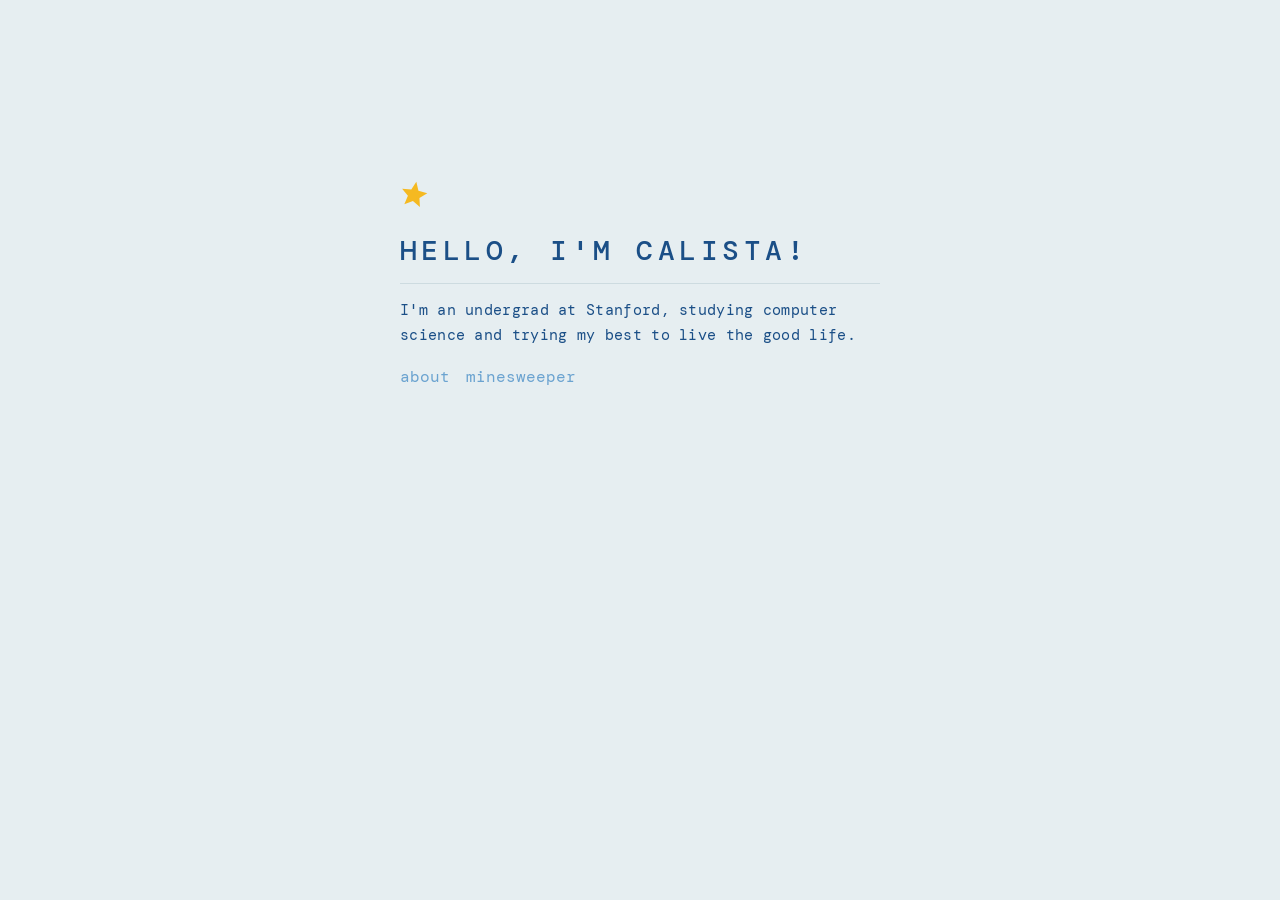
==== index.html @ 303b91c9 "made website more phone-friendly" ====
<!DOCTYPE html>
<html lang="en">

<head>
  <meta charset="UTF-8">
  <meta name="viewport" content="width=device-width, initial-scale=1">
  <title>Calista Woo</title>
  <link rel="icon"
    href="data:image/svg+xml,<svg xmlns='http://www.w3.org/2000/svg' viewBox='0 0 100 100'><path d='M58.33,2.73 L65.82,34.72 L97.53,43.32 L69.42,60.33 L71.04,93.14 L46.18,71.67 L15.47,83.35 L28.21,53.06 L7.62,27.46 L40.36,30.23 Z' fill='%233A7EBF'/></svg>">
  <link
    href="https://fonts.googleapis.com/css2?family=DM+Mono:ital,wght@0,300;0,400;0,500;1,300;1,400;1,500&display=swap"
    rel="stylesheet">
  <link href="https://fonts.googleapis.com/css2?family=DM+Sans:opsz,wght@9..40,400;9..40,500;9..40,700&display=swap"
    rel="stylesheet">
  <link rel="stylesheet" href="style.css">
</head>

<body class="landing-page">
  <main class="container landing-container">
    <svg class="star" viewBox="0 0 100 100" xmlns="http://www.w3.org/2000/svg">
      <path
        d="M58.33,2.73 L65.82,34.72 L97.53,43.32 L69.42,60.33 L71.04,93.14 L46.18,71.67 L15.47,83.35 L28.21,53.06 L7.62,27.46 L40.36,30.23 Z" />
    </svg>
    <h1>HELLO, I'M CALISTA!</h1>
    <div class="landing-copy">
      <p>I'm an undergrad at Stanford, studying computer science and trying my best to live the good life.</p>
    </div>
    <nav class="landing-nav" aria-label="site links">
      <a href="about.html">about</a>
      <a href="minesweeper.html">minesweeper</a>
    </nav>
  </main>
</body>

</html>
---- style.css ----
/* calista's site — base palette */

:root {
  --color-bg: #E6EEF1;
  --color-heading: #1B4F87;
  --color-muted: #4E7183;
  --color-link: #6BA3D0;
  --color-border: #CDDBE0;
  --color-card: #FFFFFF;
  --color-gold: #F5B921;
  --color-gold-hover: #FFC93C;
  --color-accent: #3A7EBF;

  --mine-backdrop: #1B4F87;
  --mine-tile: #378ADD;
  --mine-tile-hover: #5B9BD5;
  --mine-revealed: #DCEBF7;
  --mine-number: #1B4F87;
}

* {
  margin: 0;
  padding: 0;
  box-sizing: border-box;
}

body {
  min-height: 100vh;
  background: var(--color-bg);
  color: var(--color-heading);
  font-family: 'DM Mono', monospace;
  display: flex;
  justify-content: center;
  align-items: center;
}

.container {
  text-align: center;
  padding: 2rem;
}

h1 {
  font-size: 2.4rem;
  font-weight: 400;
  letter-spacing: 0.04em;
  margin-bottom: 0.8rem;
  color: var(--color-heading);
}

p {
  font-size: 1rem;
  color: var(--color-muted);
  letter-spacing: 0.02em;
  line-height: 1.6;
}

a {
  color: var(--color-link);
  text-decoration: none;
}

a:hover {
  text-decoration: underline;
}

nav {
  margin-top: 1.6rem;
  display: flex;
  flex-wrap: wrap;
  gap: 1.2rem;
  justify-content: center;
}

.card {
  background: var(--color-card);
  border: 1px solid var(--color-border);
  border-radius: 12px;
  padding: 1.5rem 2rem;
  margin-top: 1rem;
}

.star {
  width: 28px;
  height: 28px;
  margin-bottom: 0.2rem;
}

.star path {
  fill: var(--color-gold);
}

body.landing-page,
body.about-page,
body.game-page {
  display: block;
  padding: 1.2rem 1rem 1.5rem;
  align-items: flex-start;
}

body.landing-page .container {
  width: min(100%, 480px);
  margin: 0 auto;
  padding: 0;
  text-align: left;
  display: flex;
  flex-direction: column;
  justify-content: flex-start;
  min-height: auto;
  padding-top: 18vh;
}

body.about-page .container {
  width: min(100%, 480px);
  margin: 0 auto;
  padding: 0;
  text-align: left;
  display: flex;
  flex-direction: column;
  justify-content: center;
  padding-top: 3.5rem;
}

body.game-page .container {
  width: min(100%, 480px);
  margin: 0 auto;
  padding: 0;
  text-align: left;
  display: flex;
  flex-direction: column;
  justify-content: flex-start;
  min-height: auto;
  padding-top: 3.5rem;
}

body.landing-page h1,
body.game-page h1 {
  font-family: 'DM Mono', monospace;
  font-size: clamp(1.45rem, 2.4vw, 1.75rem);
  font-weight: 500;
  letter-spacing: 0.16em;
  text-transform: uppercase;
  color: var(--color-heading);
  margin-top: 1.25rem;
  margin-bottom: 0.5rem;
}

.game-blurb {
  font-size: 0.85rem;
  color: var(--color-muted);
  letter-spacing: 0.02em;
  margin-top: 0.4rem;
  margin-bottom: 1.2rem;
}

.replay-btn {
  background: none;
  border: 1px solid var(--color-accent);
  color: var(--color-accent);
  font-family: 'DM Mono', monospace;
  font-style: italic;
  font-size: 0.85rem;
  letter-spacing: 0.03em;
  padding: 0.5rem 1rem;
  border-radius: 8px;
  cursor: pointer;
  align-self: flex-start;
  margin-top: 1.2rem;
  max-width: 100%;
  text-align: center;
  transition: background 0.15s ease, color 0.15s ease;
}

.replay-btn:hover {
  background: var(--color-accent);
  color: #FFFFFF;
}

.landing-copy {
  border-top: 0.5px solid var(--color-border);
  padding-top: 0.9rem;
  margin-top: 0.35rem;
}

.landing-copy p {
  font-size: 0.95rem;
  color: var(--color-heading);
}

body.landing-page nav,
body.game-page nav {
  margin-top: 1.2rem;
  justify-content: flex-start;
  gap: 1rem;
}

.about-header {
  margin-top: 1.4rem;
  margin-bottom: 1.8rem;
}

.about-header h1 {
  font-family: 'DM Mono', monospace;
  font-size: clamp(1.65rem, 2.6vw, 1.9rem);
  font-weight: 500;
  letter-spacing: 0.16em;
  text-transform: uppercase;
  color: var(--color-heading);
  margin-bottom: 0.6rem;
}

.about-subtitle {
  font-size: 0.75rem;
  letter-spacing: 0.02em;
  color: var(--color-muted);
  line-height: 1.6;
}

.subtitle-star {
  display: inline-block;
  color: var(--color-gold);
  margin-right: 0.25rem;
  transform: translateY(-1px);
}

.about-card {
  background: transparent;
  border: 0;
  border-radius: 0;
  padding: 0;
  margin-top: 0;
}

.about-section+.about-section {
  border-top: 0.5px solid var(--color-border);
  margin-top: 1.9rem;
  padding-top: 1.9rem;
}

.about-heading {
  display: flex;
  align-items: center;
  gap: 0.5rem;
  margin-bottom: 0.65rem;
}

.about-stars {
  display: inline-flex;
  align-items: center;
  gap: 0.15rem;
  line-height: 1;
}

.about-star {
  display: inline-block;
  color: var(--color-gold);
  font-size: var(--star-size, 14px);
  transform: rotate(var(--star-rotate, 0deg)) translateY(var(--star-offset, 0px));
  line-height: 1;
  transition: color 0.25s ease;
}

.about-star.star-a {
  --star-size: 12px;
  --star-rotate: -7deg;
  --star-offset: -2px;
}

.about-star.star-b {
  --star-size: 13px;
  --star-rotate: 6deg;
  --star-offset: 1px;
}

.about-star.star-c {
  --star-size: 15px;
  --star-rotate: -4deg;
  --star-offset: -1px;
}

.about-star.star-d {
  --star-size: 14px;
  --star-rotate: 5deg;
  --star-offset: 1px;
}

.about-star.star-e {
  --star-size: 13px;
  --star-rotate: -3deg;
  --star-offset: -1px;
}

.about-heading h2 {
  font-family: 'DM Mono', monospace;
  font-size: 0.7rem;
  font-weight: 500;
  letter-spacing: 0.14em;
  text-transform: uppercase;
  color: var(--color-muted);
  margin: 0;
}

.about-body {
  font-size: 1.0625rem;
  line-height: 1.6;
  color: var(--color-heading);
  letter-spacing: 0.01em;
}

body.about-page nav {
  margin-top: 1.4rem;
  justify-content: flex-start;
  gap: 1rem;
}

@media (hover: hover) and (pointer: fine) {
  .about-section:hover .about-star {
    color: var(--color-gold-hover);
  }
}

/* minesweeper intro overlay — piplup blue */

#intro-overlay {
  position: fixed;
  inset: 0;
  z-index: 100;
  background: var(--mine-backdrop);
  display: flex;
  flex-direction: column;
  align-items: center;
  justify-content: center;
  gap: 1.2rem;
  padding: 1rem;
  overflow-y: auto;
  transition: opacity 0.7s ease;
  opacity: 1;
}

#intro-overlay.dissolve {
  opacity: 0;
  pointer-events: none;
}

#intro-overlay.hidden {
  display: none;
}

.intro-title {
  color: #FAFAFA;
  font-size: 1.3rem;
  letter-spacing: 0.04em;
  text-align: center;
}

.intro-blurb {
  color: #FBFAF6;
  font-size: 0.8rem;
  letter-spacing: 0.02em;
  text-align: center;
  max-width: 350px;
}

.intro-message {
  min-height: 1.4rem;
  color: var(--color-gold);
  font-size: 1rem;
  letter-spacing: 0.04em;
  text-align: center;
}

.board {
  --board-size: 8;
  --tile-size: min(40px, calc((100vw - 2rem - 28px) / var(--board-size)));
  display: grid;
  grid-template-columns: repeat(var(--board-size), var(--tile-size));
  grid-template-rows: repeat(var(--board-size), var(--tile-size));
  gap: 4px;
}

.tile {
  width: var(--tile-size);
  height: var(--tile-size);
  border: none;
  border-radius: 8px;
  background: var(--mine-tile);
  font-family: 'DM Mono', monospace;
  font-size: 1rem;
  font-weight: 500;
  color: var(--mine-number);
  display: flex;
  align-items: center;
  justify-content: center;
  cursor: pointer;
  transition: background 0.15s ease;
  padding: 0;
}

.tile:hover:not(.revealed) {
  background: var(--mine-tile-hover);
}

.tile.revealed {
  background: var(--mine-revealed);
  cursor: default;
}

body.game-page .tile.revealed:not(.star) {
  background: #FBFAF6;
  border: 1px solid var(--color-border);
}

.tile.star svg {
  width: 20px;
  height: 20px;
}

.tile.star svg path {
  fill: var(--color-gold);
}

.tile.flagged,
.tile.flagged:hover {
  background: var(--color-gold);
  animation: flag-pop 0.25s ease;
}

@keyframes flag-pop {
  0% {
    transform: scale(1);
  }

  50% {
    transform: scale(1.15);
  }

  100% {
    transform: scale(1);
  }
}

.tile.vanish {
  opacity: 0;
  transform: scale(0.2);
  pointer-events: none;
}

.tile.loss-fade {
  transition: background-color 0.35s ease, color 0.35s ease, opacity 0.35s ease, transform 0.35s ease;
}

.tile.loss-white {
  background-color: #FBFAF6;
  color: #FBFAF6;
}

.tile.loss-white svg path {
  fill: #FBFAF6;
}

.skip-btn {
  background: none;
  border: 1px solid var(--mine-tile-hover);
  color: #DCEBF7;
  font-family: 'DM Mono', monospace;
  font-style: italic;
  font-size: 0.85rem;
  letter-spacing: 0.03em;
  padding: 0.5rem 1rem;
  border-radius: 8px;
  cursor: pointer;
  transition: background 0.15s ease;
}

.skip-btn:hover {
  background: var(--mine-tile-hover);
}

@media (max-width: 480px) {
  body {
    align-items: flex-start;
  }

  .container {
    width: 100%;
    padding: 1.5rem 1.25rem;
  }

  h1 {
    font-size: 2rem;
  }

  body.about-page {
    padding: 0.75rem 1.5rem 1.25rem;
  }

  body.landing-page,
  body.game-page {
    padding: 0.75rem 2rem 1.25rem;
  }

  body.landing-page .container,
  body.about-page .container,
  body.game-page .container {
    width: 100%;
  }

  body.landing-page .container {
    padding-top: 12vh;
    text-align: center;
  }

  body.landing-page nav {
    justify-content: center;
  }

  body.about-page .container,
  body.game-page .container {
    padding-top: 2rem;
  }

  body.landing-page h1,
  body.game-page h1,
  .about-header h1 {
    font-size: 1.35rem;
    letter-spacing: 0.1em;
  }

  .game-blurb {
    font-size: 0.78rem;
  }

  .about-header {
    margin-bottom: 1.4rem;
  }

  .about-body {
    font-size: 0.95rem;
  }

  #intro-overlay {
    gap: 0.85rem;
  }

  .intro-title {
    font-size: 1.05rem;
  }

  .intro-blurb {
    max-width: 100%;
    font-size: 0.72rem;
  }
}
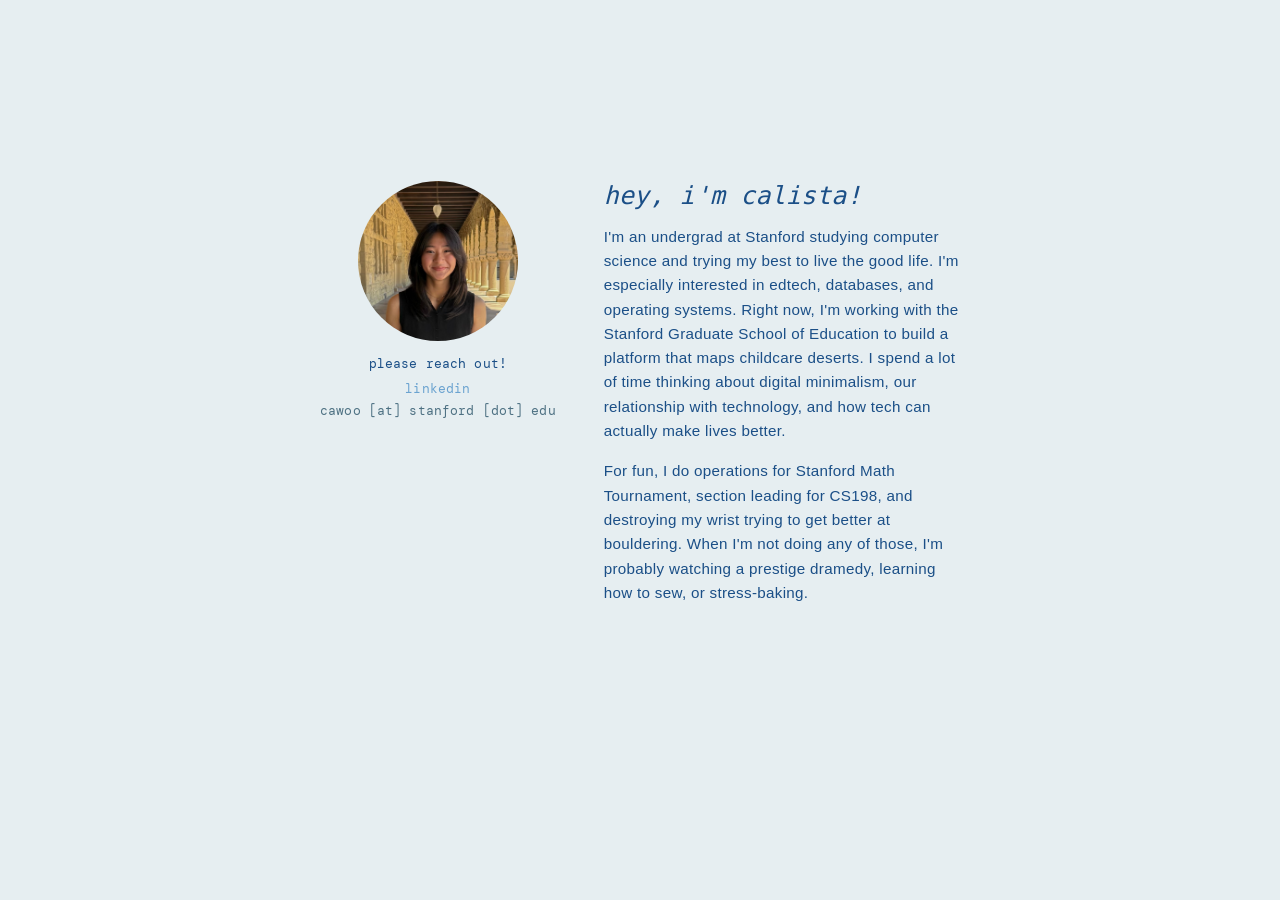
==== commit a3800d19: "make landing page more minimal" ====
--- a/index.html
+++ b/index.html
@@ -4,7 +4,7 @@
 <head>
   <meta charset="UTF-8">
   <meta name="viewport" content="width=device-width, initial-scale=1">
-  <title>Calista Woo</title>
+  <title>calista woo</title>
   <link rel="icon"
     href="data:image/svg+xml,<svg xmlns='http://www.w3.org/2000/svg' viewBox='0 0 100 100'><path d='M58.33,2.73 L65.82,34.72 L97.53,43.32 L69.42,60.33 L71.04,93.14 L46.18,71.67 L15.47,83.35 L28.21,53.06 L7.62,27.46 L40.36,30.23 Z' fill='%233A7EBF'/></svg>">
   <link
@@ -17,18 +17,29 @@
 
 <body class="landing-page">
   <main class="container landing-container">
-    <svg class="star" viewBox="0 0 100 100" xmlns="http://www.w3.org/2000/svg">
-      <path
-        d="M58.33,2.73 L65.82,34.72 L97.53,43.32 L69.42,60.33 L71.04,93.14 L46.18,71.67 L15.47,83.35 L28.21,53.06 L7.62,27.46 L40.36,30.23 Z" />
-    </svg>
-    <h1>HELLO, I'M CALISTA!</h1>
-    <div class="landing-copy">
-      <p>I'm an undergrad at Stanford, studying computer science and trying my best to live the good life.</p>
+    <div class="landing-content">
+      <div class="landing-photo-wrap">
+        <img class="landing-photo" src="headshot.jpeg" alt="Calista Woo standing in a Stanford arcade">
+        <div class="landing-links">
+          <span class="landing-links-cta">please reach out!</span>
+          <a href="https://www.linkedin.com/in/calistawoo/" target="_blank" rel="noopener">linkedin</a>
+          <span>cawoo [at] stanford [dot] edu</span>
+        </div>
+      </div>
+      <div class="landing-text">
+        <h1>hey, i'm calista!</h1>
+        <div class="landing-copy">
+          <p>I'm an undergrad at Stanford studying computer science and trying my best to live the good life. I'm
+            especially interested in edtech, databases, and operating systems. Right now, I'm working with the
+            Stanford Graduate School of Education to build a platform that maps childcare deserts. I spend a lot of
+            time thinking about digital minimalism, our relationship with technology, and how tech can actually make
+            lives better.</p>
+          <p>For fun, I do operations for Stanford Math Tournament, section leading for CS198, and destroying my
+            wrist trying to get better at bouldering. When I'm not doing any of those, I'm probably watching a
+            prestige dramedy, learning how to sew, or stress-baking.</p>
+        </div>
+      </div>
     </div>
-    <nav class="landing-nav" aria-label="site links">
-      <a href="about.html">about</a>
-      <a href="minesweeper.html">minesweeper</a>
-    </nav>
   </main>
 </body>
 
--- a/style.css
+++ b/style.css
@@ -98,7 +98,7 @@
 }
 
 body.landing-page .container {
-  width: min(100%, 480px);
+  width: min(100%, 640px);
   margin: 0 auto;
   padding: 0;
   text-align: left;
@@ -107,6 +107,54 @@
   justify-content: flex-start;
   min-height: auto;
   padding-top: 18vh;
+}
+
+.landing-content {
+  display: flex;
+  align-items: flex-start;
+  gap: 3rem;
+}
+
+.landing-text {
+  flex: 0 1 360px;
+  min-width: 0;
+}
+
+.landing-photo-wrap {
+  display: flex;
+  flex-direction: column;
+  align-items: center;
+  flex-shrink: 0;
+}
+
+.landing-photo {
+  width: 160px;
+  height: 160px;
+  object-fit: cover;
+  border-radius: 50%;
+  flex-shrink: 0;
+}
+
+.landing-links {
+  display: flex;
+  flex-direction: column;
+  align-items: center;
+  gap: 0.35rem;
+  margin-top: 0.85rem;
+  font-family: 'DM Mono', monospace;
+  font-size: 0.8rem;
+  color: var(--color-muted);
+  letter-spacing: 0.01em;
+  text-align: center;
+}
+
+.landing-links a {
+  color: var(--color-link);
+}
+
+.landing-links-cta {
+  color: var(--color-heading);
+  margin-bottom: 0.15rem;
 }
 
 body.about-page .container {
@@ -132,7 +180,6 @@
   padding-top: 3.5rem;
 }
 
-body.landing-page h1,
 body.game-page h1 {
   font-family: 'DM Mono', monospace;
   font-size: clamp(1.45rem, 2.4vw, 1.75rem);
@@ -142,6 +189,17 @@
   color: var(--color-heading);
   margin-top: 1.25rem;
   margin-bottom: 0.5rem;
+}
+
+body.landing-page h1 {
+  font-family: 'DM Mono', monospace;
+  font-style: italic;
+  font-size: clamp(1.3rem, 2.2vw, 1.55rem);
+  font-weight: 500;
+  letter-spacing: 0.01em;
+  color: var(--color-heading);
+  margin-top: 0;
+  margin-bottom: 0.9rem;
 }
 
 .game-blurb {
@@ -175,15 +233,14 @@
   color: #FFFFFF;
 }
 
-.landing-copy {
-  border-top: 0.5px solid var(--color-border);
-  padding-top: 0.9rem;
-  margin-top: 0.35rem;
-}
-
 .landing-copy p {
+  font-family: 'DM Sans', sans-serif;
   font-size: 0.95rem;
   color: var(--color-heading);
+}
+
+.landing-copy p+p {
+  margin-top: 1rem;
 }
 
 body.landing-page nav,
@@ -509,8 +566,24 @@
     text-align: center;
   }
 
+  .landing-content {
+    flex-direction: column;
+    align-items: center;
+    gap: 2rem;
+  }
+
+  .landing-text {
+    text-align: center;
+  }
+
+  .landing-photo {
+    width: 130px;
+    height: 130px;
+  }
+
   body.landing-page nav {
     justify-content: center;
+    font-size: 0.85rem;
   }
 
   body.about-page .container,
@@ -518,13 +591,21 @@
     padding-top: 2rem;
   }
 
-  body.landing-page h1,
+  body.landing-page h1 {
+    font-size: 1.2rem;
+    letter-spacing: 0.01em;
+  }
+
   body.game-page h1,
   .about-header h1 {
     font-size: 1.35rem;
     letter-spacing: 0.1em;
   }
 
+  .landing-copy p {
+    font-size: 0.85rem;
+  }
+
   .game-blurb {
     font-size: 0.78rem;
   }
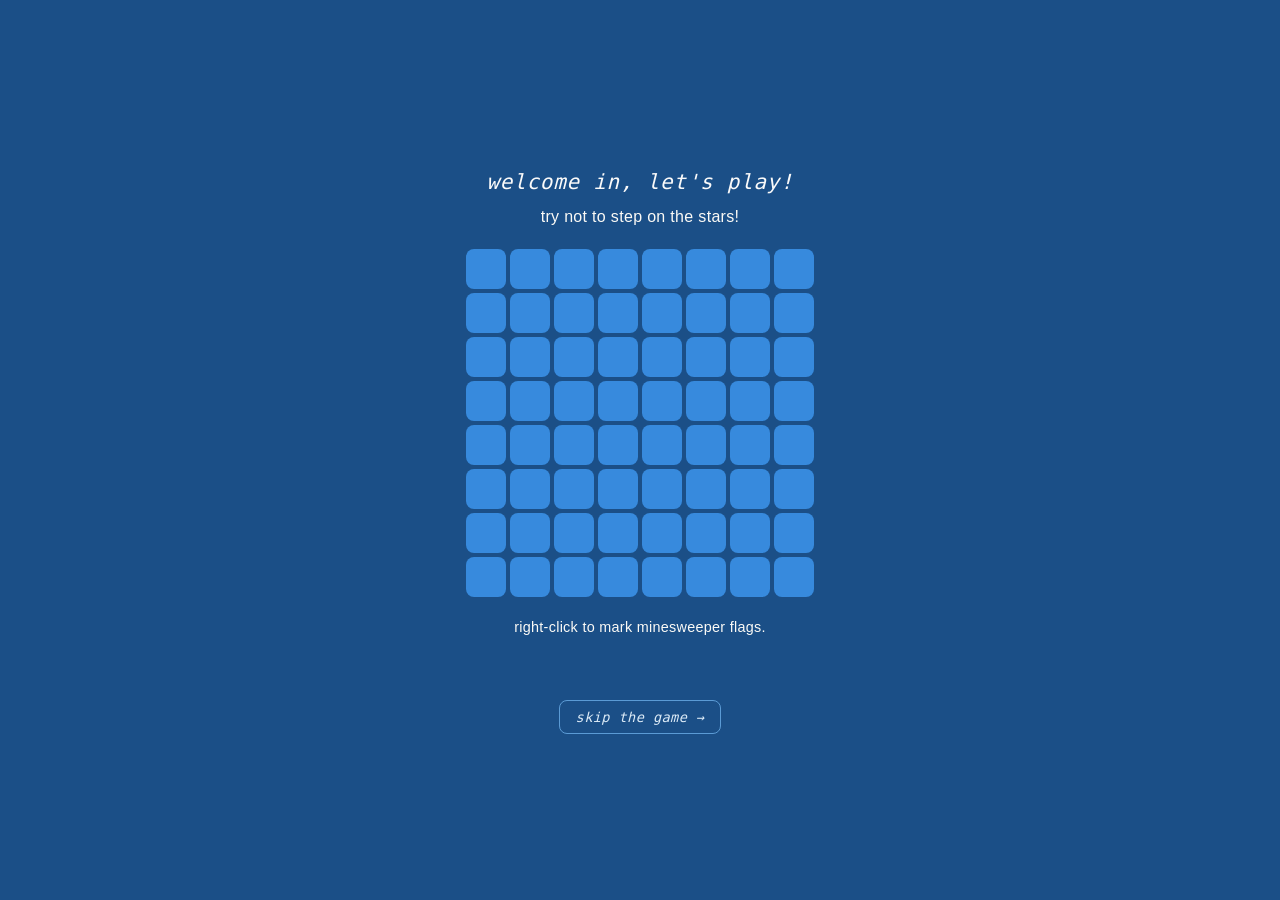
==== commit 200c4865: "added back minesweeper game to intro" ====
--- a/index.html
+++ b/index.html
@@ -16,6 +16,15 @@
 </head>
 
 <body class="landing-page">
+  <div id="intro-overlay">
+    <p class="intro-title">welcome in, let's play!</p>
+    <p class="intro-subtitle">try not to step on the stars!</p>
+    <div class="board" id="board"></div>
+    <p class="intro-blurb">right-click to mark minesweeper flags.</p>
+    <p class="intro-message" id="intro-message"></p>
+    <button class="skip-btn" id="skip-btn">skip the game →</button>
+  </div>
+
   <main class="container landing-container">
     <div class="landing-content">
       <div class="landing-photo-wrap">
@@ -27,7 +36,7 @@
         </div>
       </div>
       <div class="landing-text">
-        <h1>hey, i'm calista!</h1>
+        <h1>hey, i'm calista!<span class="heading-star" aria-hidden="true">✦</span></h1>
         <div class="landing-copy">
           <p>I'm an undergrad at Stanford studying computer science and trying my best to live the good life. I'm
             especially interested in edtech, databases, and operating systems. Right now, I'm working with the
@@ -41,6 +50,9 @@
       </div>
     </div>
   </main>
+
+  <script src="minesweeper.js"></script>
+  <script src="intro.js"></script>
 </body>
 
 </html>
--- a/style.css
+++ b/style.css
@@ -200,6 +200,14 @@
   color: var(--color-heading);
   margin-top: 0;
   margin-bottom: 0.9rem;
+}
+
+.heading-star {
+  display: inline-block;
+  color: var(--color-gold);
+  font-size: 0.5em;
+  margin-left: 0.3em;
+  transform: translateY(-0.6em);
 }
 
 .game-blurb {
@@ -404,14 +412,26 @@
 
 .intro-title {
   color: #FAFAFA;
+  font-style: italic;
   font-size: 1.3rem;
   letter-spacing: 0.04em;
   text-align: center;
 }
 
+.intro-subtitle {
+  margin-top: -0.9rem;
+  font-family: 'DM Sans', sans-serif;
+  color: #FBFAF6;
+  font-size: 1rem;
+  letter-spacing: 0.02em;
+  text-align: center;
+  max-width: 350px;
+}
+
 .intro-blurb {
   color: #FBFAF6;
-  font-size: 0.8rem;
+  font-family: 'DM Sans', sans-serif;
+  font-size: 0.9rem;
   letter-spacing: 0.02em;
   text-align: center;
   max-width: 350px;
@@ -550,9 +570,12 @@
     padding: 0.75rem 1.5rem 1.25rem;
   }
 
-  body.landing-page,
   body.game-page {
     padding: 0.75rem 2rem 1.25rem;
+  }
+
+  body.landing-page {
+    padding: 0.75rem 2.25rem 1.25rem;
   }
 
   body.landing-page .container,
@@ -626,8 +649,13 @@
     font-size: 1.05rem;
   }
 
+  .intro-subtitle {
+    margin-top: -0.6rem;
+  }
+
+  .intro-subtitle,
   .intro-blurb {
     max-width: 100%;
-    font-size: 0.72rem;
+    font-size: 0.8rem;
   }
 }
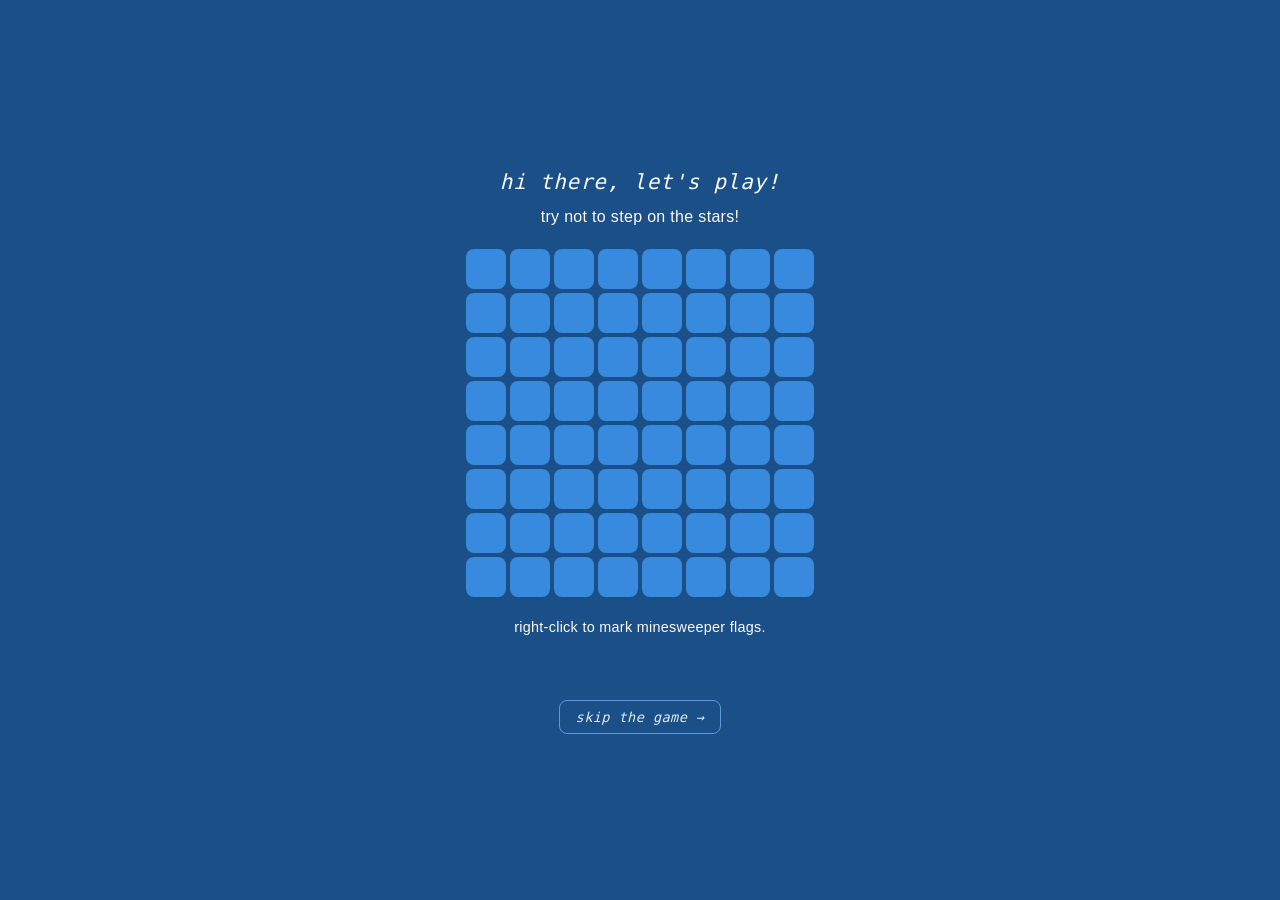
==== commit 1cb7fd52: "editing intro title text" ====
--- a/index.html
+++ b/index.html
@@ -17,7 +17,7 @@
 
 <body class="landing-page">
   <div id="intro-overlay">
-    <p class="intro-title">welcome in, let's play!</p>
+    <p class="intro-title">hi there, let's play!</p>
     <p class="intro-subtitle">try not to step on the stars!</p>
     <div class="board" id="board"></div>
     <p class="intro-blurb">right-click to mark minesweeper flags.</p>
@@ -55,4 +55,4 @@
   <script src="intro.js"></script>
 </body>
 
-</html>+</html>
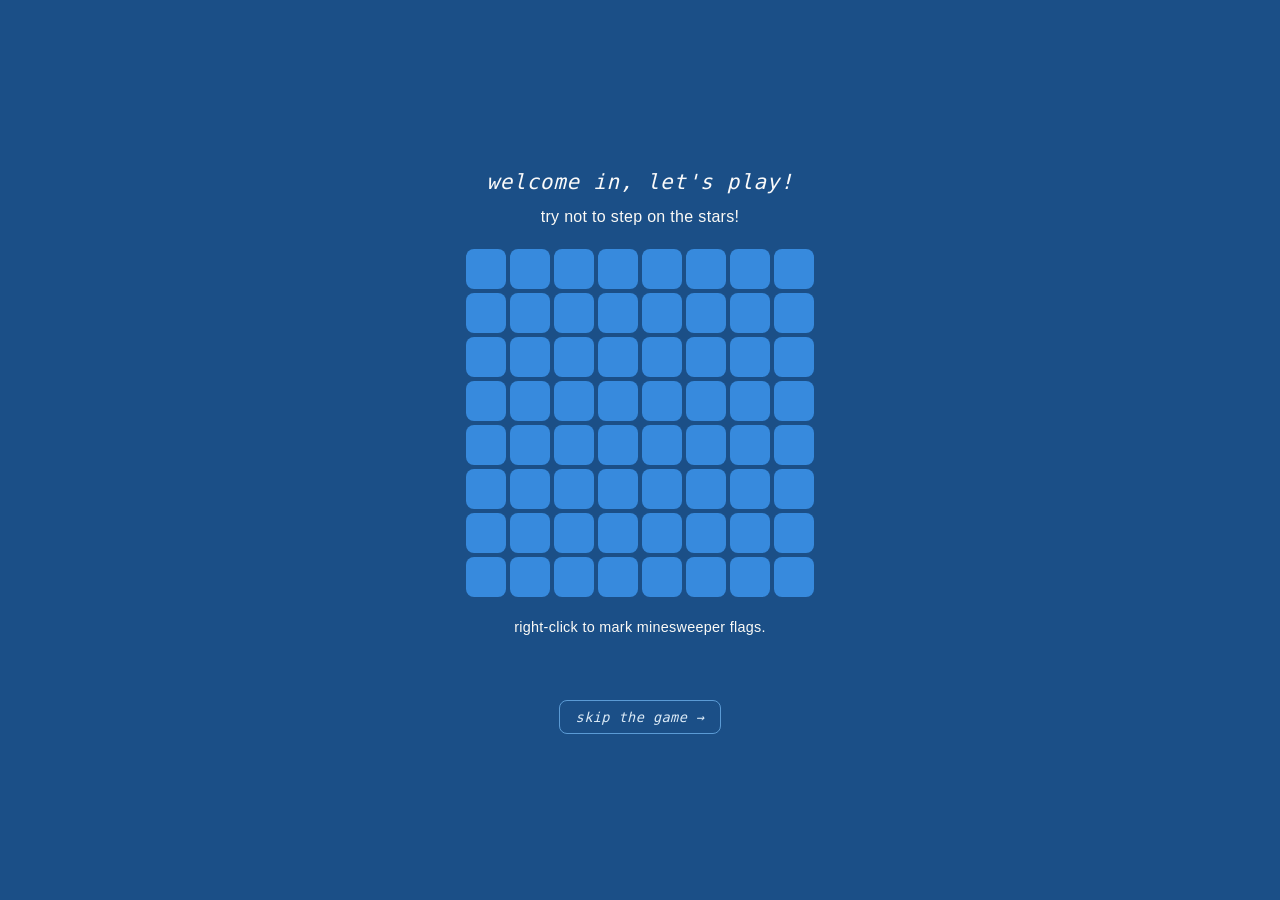
==== commit f9cef42c: "update intro title text in index.html" ====
--- a/index.html
+++ b/index.html
@@ -17,7 +17,7 @@
 
 <body class="landing-page">
   <div id="intro-overlay">
-    <p class="intro-title">hi there, let's play!</p>
+    <p class="intro-title">welcome in, let's play!</p>
     <p class="intro-subtitle">try not to step on the stars!</p>
     <div class="board" id="board"></div>
     <p class="intro-blurb">right-click to mark minesweeper flags.</p>
--- a/style.css
+++ b/style.css
@@ -26,6 +26,7 @@
 
 body {
   min-height: 100vh;
+  min-height: 100dvh;
   background: var(--color-bg);
   color: var(--color-heading);
   font-family: 'DM Mono', monospace;
@@ -107,6 +108,7 @@
   justify-content: flex-start;
   min-height: auto;
   padding-top: 18vh;
+  padding-top: 18dvh;
 }
 
 .landing-content {
@@ -586,6 +588,7 @@
 
   body.landing-page .container {
     padding-top: 12vh;
+    padding-top: 12dvh;
     text-align: center;
   }
 
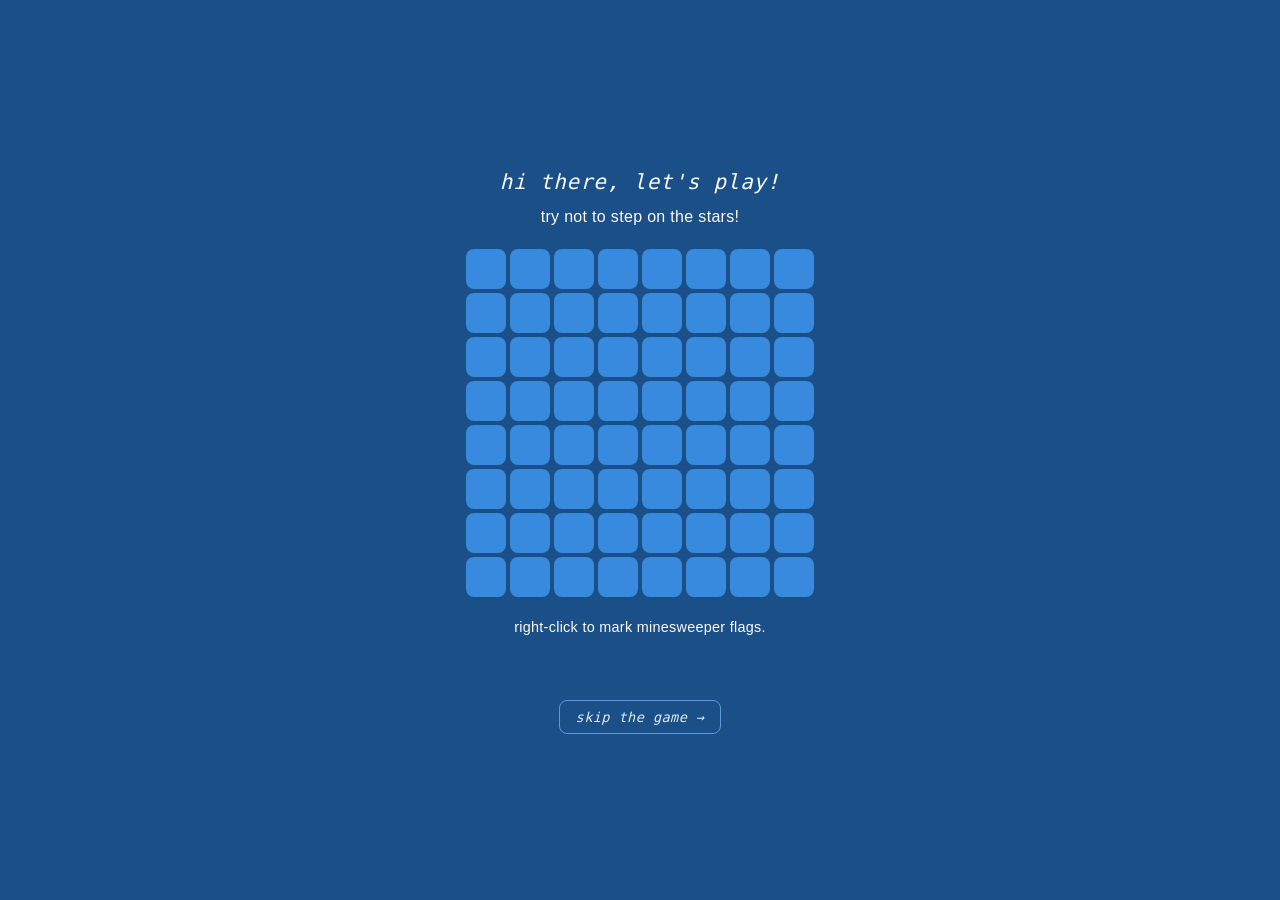
==== commit 4ca2e2d1: "update mobile minesweeper" ====
--- a/index.html
+++ b/index.html
@@ -17,7 +17,7 @@
 
 <body class="landing-page">
   <div id="intro-overlay">
-    <p class="intro-title">welcome in, let's play!</p>
+    <p class="intro-title">hi there, let's play!</p>
     <p class="intro-subtitle">try not to step on the stars!</p>
     <div class="board" id="board"></div>
     <p class="intro-blurb">right-click to mark minesweeper flags.</p>
@@ -55,4 +55,4 @@
   <script src="intro.js"></script>
 </body>
 
-</html>
+</html>
--- a/style.css
+++ b/style.css
@@ -472,6 +472,10 @@
   cursor: pointer;
   transition: background 0.15s ease;
   padding: 0;
+  -webkit-touch-callout: none;
+  -webkit-user-select: none;
+  user-select: none;
+  touch-action: manipulation;
 }
 
 .tile:hover:not(.revealed) {
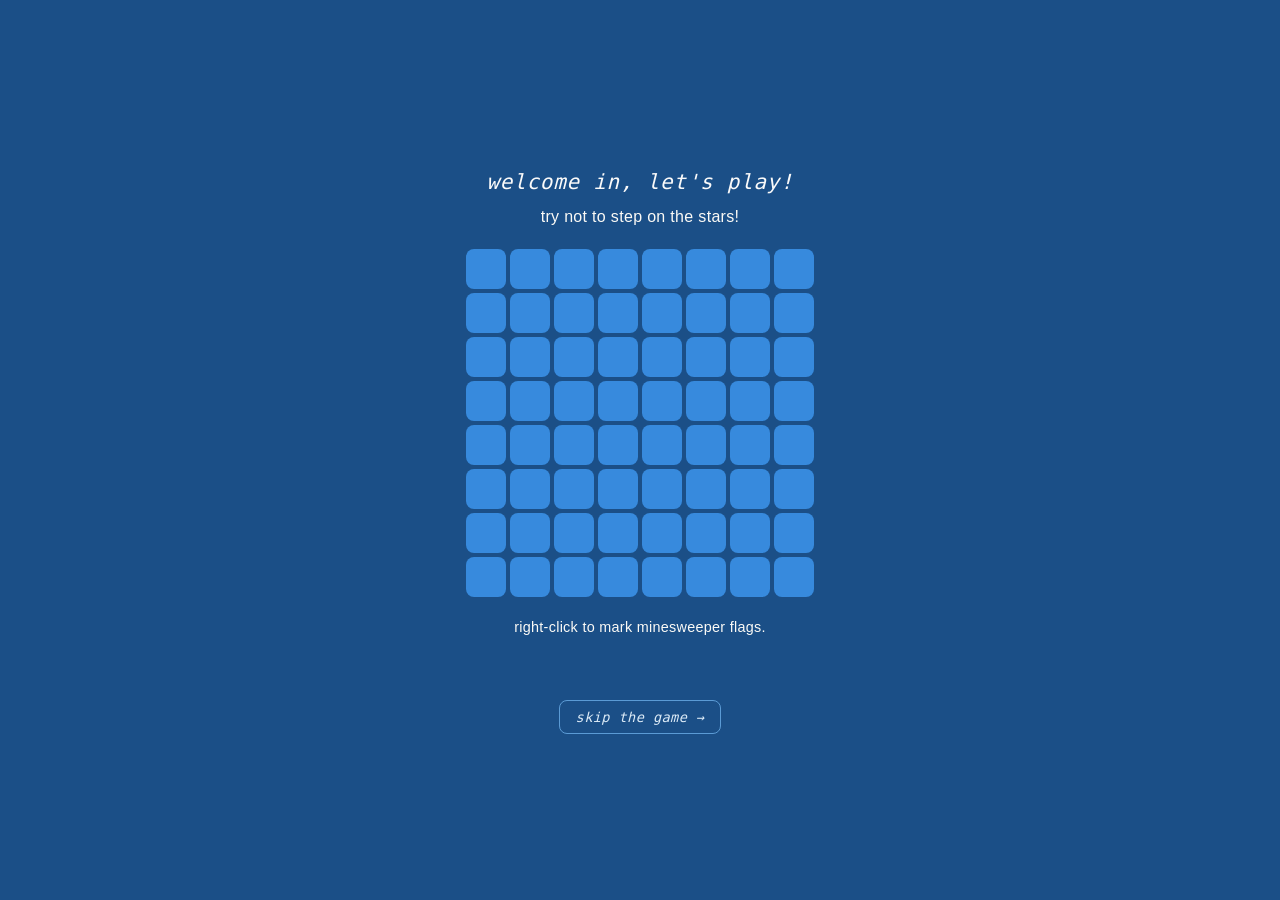
==== commit aee958e7: "Merge branch 'main' of https://github.com/calistaawoo/calistaawoo.github.io" ====
--- a/index.html
+++ b/index.html
@@ -17,7 +17,7 @@
 
 <body class="landing-page">
   <div id="intro-overlay">
-    <p class="intro-title">hi there, let's play!</p>
+    <p class="intro-title">welcome in, let's play!</p>
     <p class="intro-subtitle">try not to step on the stars!</p>
     <div class="board" id="board"></div>
     <p class="intro-blurb">right-click to mark minesweeper flags.</p>
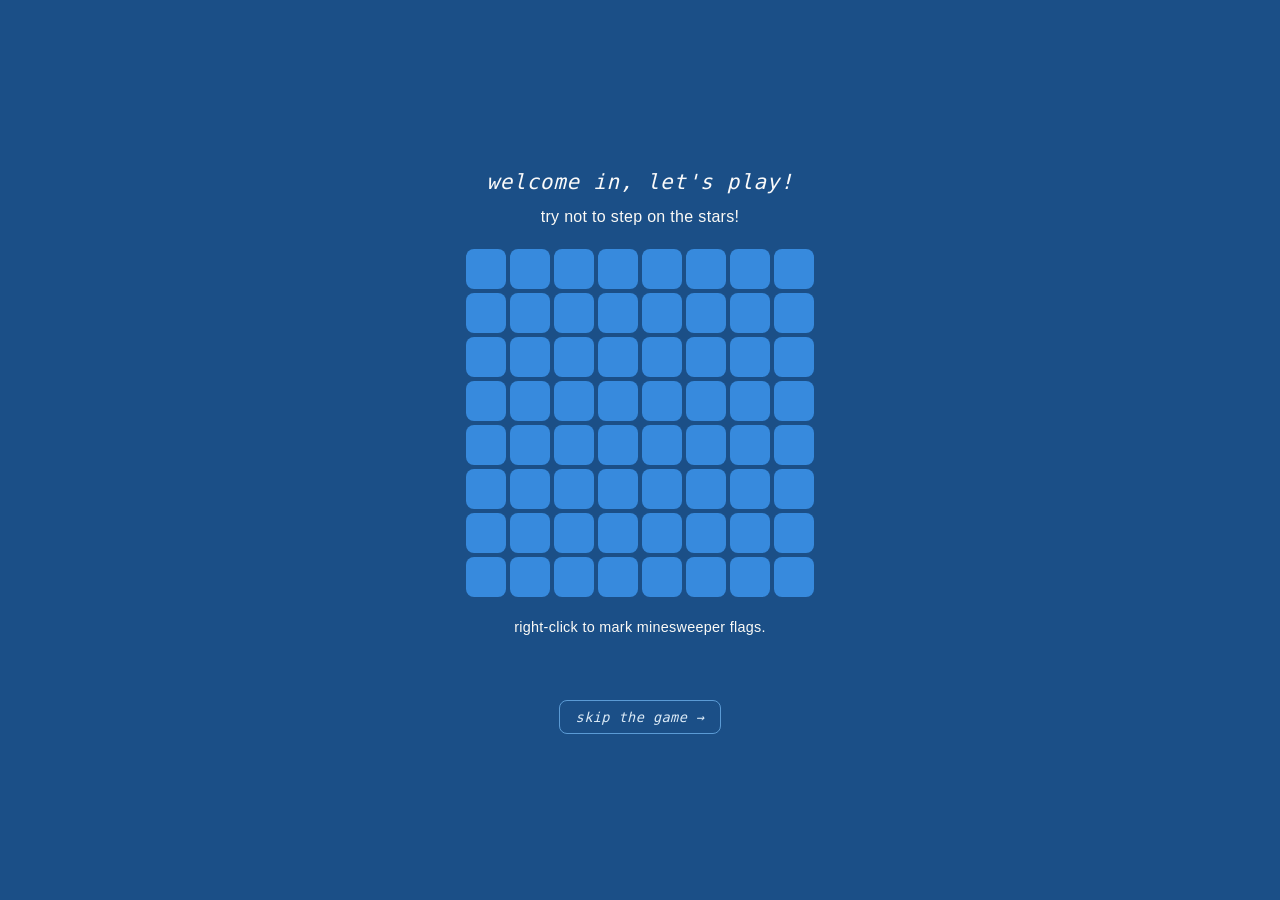
==== commit 1e0109ab: "adjusting bio again" ====
--- a/index.html
+++ b/index.html
@@ -41,8 +41,8 @@
           <p>I'm an undergrad at Stanford studying computer science and trying my best to live the good life. I'm
             especially interested in edtech, databases, and operating systems. Right now, I'm working with the
             Stanford Graduate School of Education to build a platform that maps childcare deserts. I spend a lot of
-            time thinking about digital minimalism, our relationship with technology, and how tech can actually make
-            lives better.</p>
+            time thinking about digital minimalism, our relationship with technology, and how tech actually impacts our
+            lives, for better and for worse.</p>
           <p>For fun, I do operations for Stanford Math Tournament, section leading for CS198, and destroying my
             wrist trying to get better at bouldering. When I'm not doing any of those, I'm probably watching a
             prestige dramedy, learning how to sew, or stress-baking.</p>
@@ -55,4 +55,4 @@
   <script src="intro.js"></script>
 </body>
 
-</html>+</html>
--- a/style.css
+++ b/style.css
@@ -581,7 +581,7 @@
   }
 
   body.landing-page {
-    padding: 0.75rem 2.25rem 1.25rem;
+    padding: 0.75rem 2.25rem 2.5rem;
   }
 
   body.landing-page .container,
@@ -591,8 +591,9 @@
   }
 
   body.landing-page .container {
-    padding-top: 12vh;
-    padding-top: 12dvh;
+    padding-top: 7vh;
+    padding-top: 7dvh;
+    padding-bottom: 2rem;
     text-align: center;
   }
 
